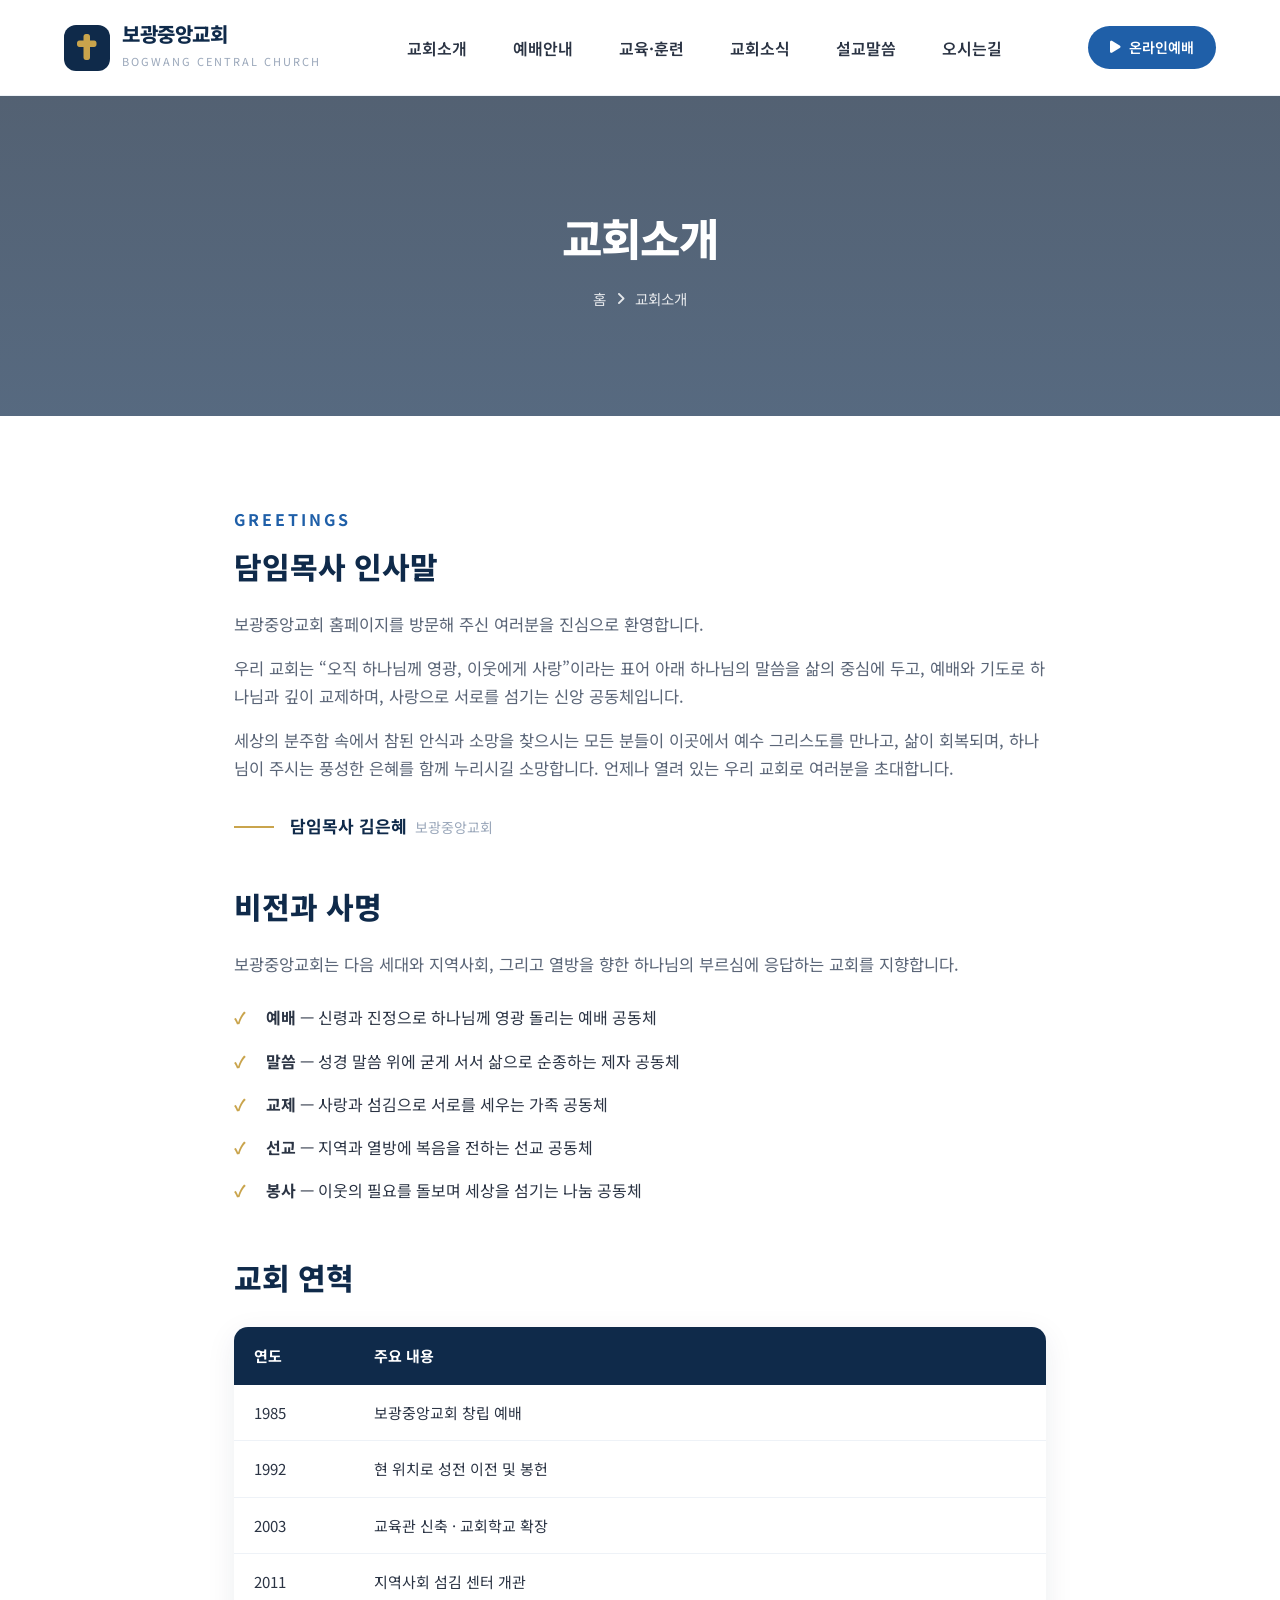
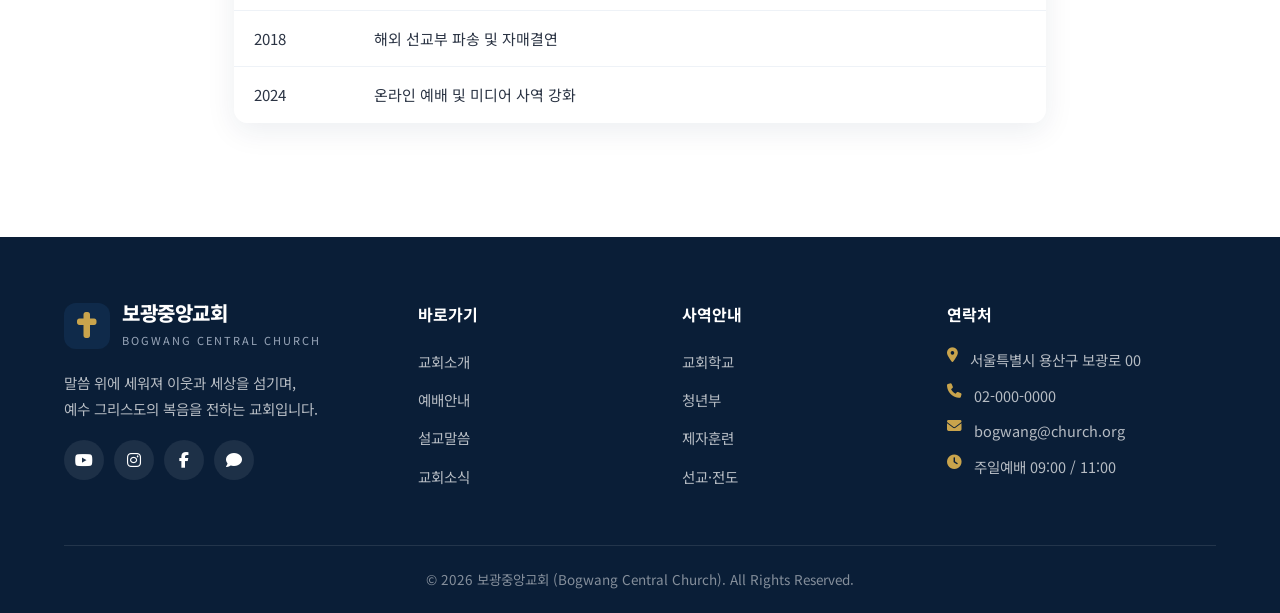
==== pages/about.html @ 91e3ec3e "보광중앙교회 홈페이지 제작 (광성교회 스타일 참고) - 메인 홈페이지: 히어로 슬라이더, 빠른메뉴, 예배안내, 최근설교, 교회소식/일정, 사역안내, CTA - 하위 페이지: 교회소" ====
<!DOCTYPE html>
<html lang="ko">
<head>
  <meta charset="UTF-8">
  <meta name="viewport" content="width=device-width, initial-scale=1.0">
  <title>교회소개 | 보광중앙교회</title>
  <meta name="description" content="보광중앙교회의 인사말, 비전과 사명, 교회 연혁을 소개합니다.">
  <link rel="preconnect" href="https://fonts.googleapis.com">
  <link rel="preconnect" href="https://fonts.gstatic.com" crossorigin>
  <link href="https://fonts.googleapis.com/css2?family=Noto+Sans+KR:wght@400;500;600;700;800&family=Noto+Serif+KR:wght@500;700&display=swap" rel="stylesheet">
  <link rel="stylesheet" href="https://cdnjs.cloudflare.com/ajax/libs/font-awesome/6.5.1/css/all.min.css">
  <link rel="stylesheet" href="../css/style.css">
</head>
<body>

  <header class="site-header" id="header">
    <div class="container header-inner">
      <a href="../index.html" class="logo">
        <div class="logo-mark"><i class="fa-solid fa-cross"></i></div>
        <div class="logo-text"><b>보광중앙교회</b><span>Bogwang Central Church</span></div>
      </a>
      <nav class="main-nav" id="nav">
        <ul>
          <li><a href="about.html">교회소개</a>
            <ul class="dropdown">
              <li><a href="about.html">인사말</a></li>
              <li><a href="about.html#vision">비전과 사명</a></li>
              <li><a href="about.html#history">교회 연혁</a></li>
              <li><a href="location.html">오시는 길</a></li>
            </ul>
          </li>
          <li><a href="worship.html">예배안내</a>
            <ul class="dropdown">
              <li><a href="worship.html">예배 시간</a></li>
              <li><a href="worship.html#online">온라인 예배</a></li>
              <li><a href="sermons.html">설교 말씀</a></li>
            </ul>
          </li>
          <li><a href="ministry.html">교육·훈련</a>
            <ul class="dropdown">
              <li><a href="ministry.html#children">교회학교</a></li>
              <li><a href="ministry.html#youth">청년부</a></li>
              <li><a href="ministry.html#discipleship">제자훈련</a></li>
            </ul>
          </li>
          <li><a href="news.html">교회소식</a>
            <ul class="dropdown">
              <li><a href="news.html">공지사항</a></li>
              <li><a href="news.html#bulletin">주보</a></li>
              <li><a href="news.html#gallery">갤러리</a></li>
            </ul>
          </li>
          <li><a href="sermons.html">설교말씀</a></li>
          <li><a href="location.html">오시는길</a></li>
        </ul>
      </nav>
      <div class="header-actions">
        <a href="worship.html#online" class="btn btn-primary"><i class="fa-solid fa-play"></i> 온라인예배</a>
        <button class="menu-toggle" id="menuToggle" aria-label="메뉴"><span></span><span></span><span></span></button>
      </div>
    </div>
  </header>

  <section class="page-hero">
    <h1>교회소개</h1>
    <div class="breadcrumb"><a href="../index.html">홈</a> <i class="fa-solid fa-angle-right"></i> <span>교회소개</span></div>
  </section>

  <section>
    <div class="container prose">
      <span class="eyebrow" style="color:var(--blue);font-weight:700;letter-spacing:3px;">GREETINGS</span>
      <h2 style="margin-top:8px;">담임목사 인사말</h2>
      <p>보광중앙교회 홈페이지를 방문해 주신 여러분을 진심으로 환영합니다.</p>
      <p>우리 교회는 “오직 하나님께 영광, 이웃에게 사랑”이라는 표어 아래 하나님의 말씀을 삶의 중심에 두고, 예배와 기도로 하나님과 깊이 교제하며, 사랑으로 서로를 섬기는 신앙 공동체입니다.</p>
      <p>세상의 분주함 속에서 참된 안식과 소망을 찾으시는 모든 분들이 이곳에서 예수 그리스도를 만나고, 삶이 회복되며, 하나님이 주시는 풍성한 은혜를 함께 누리시길 소망합니다. 언제나 열려 있는 우리 교회로 여러분을 초대합니다.</p>
      <div class="welcome-sign">
        <span class="line"></span>
        <div><b>담임목사 김은혜</b><span> &nbsp;보광중앙교회</span></div>
      </div>

      <h2 id="vision">비전과 사명</h2>
      <p>보광중앙교회는 다음 세대와 지역사회, 그리고 열방을 향한 하나님의 부르심에 응답하는 교회를 지향합니다.</p>
      <ul class="check">
        <li><b>예배</b> — 신령과 진정으로 하나님께 영광 돌리는 예배 공동체</li>
        <li><b>말씀</b> — 성경 말씀 위에 굳게 서서 삶으로 순종하는 제자 공동체</li>
        <li><b>교제</b> — 사랑과 섬김으로 서로를 세우는 가족 공동체</li>
        <li><b>선교</b> — 지역과 열방에 복음을 전하는 선교 공동체</li>
        <li><b>봉사</b> — 이웃의 필요를 돌보며 세상을 섬기는 나눔 공동체</li>
      </ul>

      <h2 id="history">교회 연혁</h2>
      <table class="info-table">
        <tr><th style="width:120px;">연도</th><th>주요 내용</th></tr>
        <tr><td>1985</td><td>보광중앙교회 창립 예배</td></tr>
        <tr><td>1992</td><td>현 위치로 성전 이전 및 봉헌</td></tr>
        <tr><td>2003</td><td>교육관 신축 · 교회학교 확장</td></tr>
        <tr><td>2011</td><td>지역사회 섬김 센터 개관</td></tr>
        <tr><td>2018</td><td>해외 선교부 파송 및 자매결연</td></tr>
        <tr><td>2024</td><td>온라인 예배 및 미디어 사역 강화</td></tr>
      </table>
    </div>
  </section>

  <div id="footer-placeholder"></div>
  <script src="../js/main.js"></script>
  <script src="../js/footer.js"></script>
</body>
</html>
---- css/style.css ----
/* ============================================================
   보광중앙교회 (Bogwang Central Church)
   Global Stylesheet
   ============================================================ */

:root {
  --navy: #0f2a4a;
  --navy-dark: #0a1e37;
  --blue: #1f5fa8;
  --blue-light: #3d84d1;
  --gold: #c9a44c;
  --gold-light: #e3c986;
  --gray-50: #f7f9fc;
  --gray-100: #eef2f7;
  --gray-200: #dde4ee;
  --gray-400: #9aa7ba;
  --gray-600: #5a6577;
  --gray-800: #2b3444;
  --white: #ffffff;
  --text: #26303f;
  --shadow: 0 8px 30px rgba(15, 42, 74, 0.08);
  --shadow-lg: 0 18px 50px rgba(15, 42, 74, 0.14);
  --radius: 14px;
  --max: 1200px;
  --header-h: 96px;
}

* { margin: 0; padding: 0; box-sizing: border-box; }

html { scroll-behavior: smooth; }

body {
  font-family: 'Noto Sans KR', 'Malgun Gothic', -apple-system, BlinkMacSystemFont, sans-serif;
  color: var(--text);
  line-height: 1.7;
  background: var(--white);
  -webkit-font-smoothing: antialiased;
}

a { color: inherit; text-decoration: none; }
img { max-width: 100%; display: block; }
ul { list-style: none; }

.container {
  width: 100%;
  max-width: var(--max);
  margin: 0 auto;
  padding: 0 24px;
}

.serif { font-family: 'Noto Serif KR', serif; }

/* ---------- Buttons ---------- */
.btn {
  display: inline-flex;
  align-items: center;
  gap: 8px;
  padding: 13px 30px;
  border-radius: 50px;
  font-weight: 600;
  font-size: 15px;
  transition: all .25s ease;
  cursor: pointer;
  border: none;
}
.btn-primary { background: var(--blue); color: #fff; }
.btn-primary:hover { background: var(--navy); transform: translateY(-2px); box-shadow: 0 10px 24px rgba(31,95,168,.3); }
.btn-gold { background: var(--gold); color: var(--navy-dark); }
.btn-gold:hover { background: var(--gold-light); transform: translateY(-2px); }
.btn-outline { background: transparent; border: 2px solid rgba(255,255,255,.6); color: #fff; }
.btn-outline:hover { background: #fff; color: var(--navy); }

/* ============================================================
   HEADER
   ============================================================ */
.site-header {
  position: fixed;
  top: 0; left: 0; right: 0;
  height: var(--header-h);
  background: rgba(255,255,255,.96);
  backdrop-filter: blur(8px);
  z-index: 1000;
  transition: all .3s ease;
  border-bottom: 1px solid var(--gray-100);
}
.site-header.scrolled { height: 74px; box-shadow: var(--shadow); }

.header-inner {
  height: 100%;
  display: flex;
  align-items: center;
  justify-content: space-between;
}

.logo { display: flex; align-items: center; gap: 12px; }
.logo-mark {
  width: 46px; height: 46px;
  background: var(--navy);
  border-radius: 12px;
  display: grid; place-items: center;
  color: var(--gold);
  font-size: 26px;
  flex-shrink: 0;
}
.logo-text b { display: block; font-size: 20px; color: var(--navy); font-weight: 800; letter-spacing: -.5px; line-height: 1.2; }
.logo-text span { font-size: 11px; color: var(--gray-400); letter-spacing: 2px; text-transform: uppercase; }

/* Nav */
.main-nav > ul { display: flex; gap: 6px; }
.main-nav > ul > li { position: relative; }
.main-nav > ul > li > a {
  display: block;
  padding: 0 20px;
  line-height: var(--header-h);
  font-weight: 600;
  font-size: 16px;
  color: var(--gray-800);
  transition: color .2s;
}
.site-header.scrolled .main-nav > ul > li > a { line-height: 74px; }
.main-nav > ul > li > a:hover { color: var(--blue); }

.dropdown {
  position: absolute;
  top: 100%; left: 50%;
  transform: translateX(-50%) translateY(10px);
  min-width: 180px;
  background: #fff;
  border-radius: 12px;
  box-shadow: var(--shadow-lg);
  padding: 10px;
  opacity: 0; visibility: hidden;
  transition: all .25s ease;
  border: 1px solid var(--gray-100);
}
.main-nav > ul > li:hover .dropdown { opacity: 1; visibility: visible; transform: translateX(-50%) translateY(0); }
.dropdown li a {
  display: block;
  padding: 10px 16px;
  border-radius: 8px;
  font-size: 14.5px;
  color: var(--gray-600);
  transition: all .18s;
}
.dropdown li a:hover { background: var(--gray-50); color: var(--blue); padding-left: 22px; }

.header-actions { display: flex; align-items: center; gap: 14px; }
.header-actions .btn { padding: 10px 22px; font-size: 14px; }

.menu-toggle {
  display: none;
  flex-direction: column;
  gap: 5px;
  background: none; border: none; cursor: pointer;
  padding: 8px;
}
.menu-toggle span { width: 26px; height: 2px; background: var(--navy); transition: all .3s; }
.menu-toggle.active span:nth-child(1) { transform: translateY(7px) rotate(45deg); }
.menu-toggle.active span:nth-child(2) { opacity: 0; }
.menu-toggle.active span:nth-child(3) { transform: translateY(-7px) rotate(-45deg); }

/* ============================================================
   HERO
   ============================================================ */
.hero {
  position: relative;
  height: 88vh;
  min-height: 560px;
  margin-top: var(--header-h);
  overflow: hidden;
}
.hero-slide {
  position: absolute;
  inset: 0;
  opacity: 0;
  transition: opacity 1.2s ease;
  background-size: cover;
  background-position: center;
  display: flex;
  align-items: center;
}
.hero-slide.active { opacity: 1; }
.hero-slide::before {
  content: '';
  position: absolute; inset: 0;
  background: linear-gradient(120deg, rgba(10,30,55,.82) 0%, rgba(15,42,74,.5) 60%, rgba(15,42,74,.25) 100%);
}
.hero-content { position: relative; color: #fff; max-width: 720px; }
.hero-tag {
  display: inline-block;
  color: var(--gold-light);
  font-size: 15px;
  letter-spacing: 4px;
  margin-bottom: 18px;
  font-weight: 600;
}
.hero-content h1 {
  font-size: 56px;
  font-weight: 800;
  line-height: 1.25;
  letter-spacing: -1px;
  margin-bottom: 20px;
  text-shadow: 0 2px 20px rgba(0,0,0,.3);
}
.hero-content p { font-size: 19px; opacity: .92; margin-bottom: 34px; max-width: 560px; }
.hero-actions { display: flex; gap: 14px; flex-wrap: wrap; }

.hero-dots {
  position: absolute;
  bottom: 32px; left: 50%;
  transform: translateX(-50%);
  display: flex; gap: 12px;
  z-index: 5;
}
.hero-dots button {
  width: 12px; height: 12px; border-radius: 50%;
  border: 2px solid rgba(255,255,255,.7);
  background: transparent; cursor: pointer;
  transition: all .3s;
}
.hero-dots button.active { background: var(--gold); border-color: var(--gold); width: 30px; border-radius: 6px; }

/* ============================================================
   QUICK MENU
   ============================================================ */
.quick-menu {
  position: relative;
  margin-top: -60px;
  z-index: 20;
}
.quick-grid {
  display: grid;
  grid-template-columns: repeat(4, 1fr);
  background: #fff;
  border-radius: var(--radius);
  box-shadow: var(--shadow-lg);
  overflow: hidden;
}
.quick-item {
  padding: 36px 24px;
  text-align: center;
  border-right: 1px solid var(--gray-100);
  transition: all .3s;
}
.quick-item:last-child { border-right: none; }
.quick-item:hover { background: var(--navy); transform: translateY(-4px); }
.quick-item:hover .qi-icon { background: var(--gold); color: var(--navy); }
.quick-item:hover h4, .quick-item:hover p { color: #fff; }
.qi-icon {
  width: 64px; height: 64px;
  margin: 0 auto 18px;
  border-radius: 50%;
  background: var(--gray-50);
  color: var(--blue);
  display: grid; place-items: center;
  font-size: 28px;
  transition: all .3s;
}
.quick-item h4 { font-size: 18px; color: var(--navy); margin-bottom: 4px; transition: color .3s; }
.quick-item p { font-size: 13px; color: var(--gray-400); transition: color .3s; }

/* ============================================================
   SECTIONS
   ============================================================ */
section { padding: 90px 0; }
.section-head { text-align: center; margin-bottom: 54px; }
.section-head .eyebrow {
  color: var(--blue);
  font-size: 14px;
  font-weight: 700;
  letter-spacing: 3px;
  text-transform: uppercase;
}
.section-head h2 {
  font-size: 38px;
  color: var(--navy);
  font-weight: 800;
  margin: 10px 0 14px;
  letter-spacing: -.5px;
}
.section-head p { color: var(--gray-600); font-size: 17px; max-width: 620px; margin: 0 auto; }
.section-head .divider {
  width: 60px; height: 3px; background: var(--gold);
  margin: 20px auto 0; border-radius: 2px;
}

/* Welcome / Pastor */
.welcome { background: var(--gray-50); }
.welcome-grid { display: grid; grid-template-columns: 1fr 1.15fr; gap: 60px; align-items: center; }
.welcome-img { position: relative; }
.welcome-img img { border-radius: var(--radius); box-shadow: var(--shadow-lg); width: 100%; height: 460px; object-fit: cover; }
.welcome-img .badge {
  position: absolute; bottom: -22px; right: -22px;
  background: var(--navy); color: #fff;
  padding: 22px 28px; border-radius: var(--radius);
  box-shadow: var(--shadow-lg);
}
.welcome-img .badge b { font-size: 30px; color: var(--gold); display: block; }
.welcome-img .badge span { font-size: 13px; opacity: .85; }
.welcome-text .eyebrow { color: var(--blue); font-size: 14px; font-weight: 700; letter-spacing: 3px; }
.welcome-text h2 { font-size: 34px; color: var(--navy); font-weight: 800; margin: 12px 0 22px; line-height: 1.35; }
.welcome-text p { color: var(--gray-600); margin-bottom: 18px; font-size: 16.5px; }
.welcome-sign { margin-top: 30px; display: flex; align-items: center; gap: 16px; }
.welcome-sign .line { width: 40px; height: 2px; background: var(--gold); }
.welcome-sign b { color: var(--navy); font-size: 17px; }
.welcome-sign span { color: var(--gray-400); font-size: 14px; }

/* Worship times */
.worship { background: var(--navy); color: #fff; position: relative; overflow: hidden; }
.worship::before {
  content: '✝';
  position: absolute; top: -40px; right: 40px;
  font-size: 300px; color: rgba(255,255,255,.03);
  font-family: serif;
}
.worship .section-head h2 { color: #fff; }
.worship .section-head p { color: rgba(255,255,255,.7); }
.worship-grid { display: grid; grid-template-columns: repeat(3, 1fr); gap: 26px; }
.worship-card {
  background: rgba(255,255,255,.06);
  border: 1px solid rgba(255,255,255,.1);
  border-radius: var(--radius);
  padding: 34px 30px;
  transition: all .3s;
}
.worship-card:hover { background: rgba(255,255,255,.11); transform: translateY(-6px); border-color: var(--gold); }
.worship-card .wc-icon { font-size: 30px; color: var(--gold); margin-bottom: 16px; }
.worship-card h3 { font-size: 21px; margin-bottom: 18px; }
.worship-card ul li {
  display: flex; justify-content: space-between;
  padding: 9px 0;
  border-bottom: 1px dashed rgba(255,255,255,.12);
  font-size: 15px;
}
.worship-card ul li:last-child { border-bottom: none; }
.worship-card ul li span:first-child { opacity: .8; }
.worship-card ul li span:last-child { font-weight: 600; color: var(--gold-light); }

/* Sermons */
.sermon-grid { display: grid; grid-template-columns: repeat(3, 1fr); gap: 28px; }
.sermon-card {
  border-radius: var(--radius);
  overflow: hidden;
  background: #fff;
  box-shadow: var(--shadow);
  transition: all .3s;
  border: 1px solid var(--gray-100);
}
.sermon-card:hover { transform: translateY(-6px); box-shadow: var(--shadow-lg); }
.sermon-thumb { position: relative; height: 210px; overflow: hidden; }
.sermon-thumb img { width: 100%; height: 100%; object-fit: cover; transition: transform .5s; }
.sermon-card:hover .sermon-thumb img { transform: scale(1.06); }
.sermon-thumb .play {
  position: absolute; inset: 0; margin: auto;
  width: 60px; height: 60px; border-radius: 50%;
  background: rgba(255,255,255,.92); color: var(--blue);
  display: grid; place-items: center; font-size: 22px;
  transition: all .3s;
}
.sermon-card:hover .play { background: var(--gold); color: #fff; transform: scale(1.1); }
.sermon-thumb .cat {
  position: absolute; top: 14px; left: 14px;
  background: var(--blue); color: #fff;
  padding: 5px 14px; border-radius: 30px; font-size: 12px; font-weight: 600;
}
.sermon-body { padding: 24px; }
.sermon-body .date { color: var(--gray-400); font-size: 13px; }
.sermon-body h3 { font-size: 19px; color: var(--navy); margin: 8px 0 10px; line-height: 1.4; }
.sermon-body .verse { color: var(--blue); font-size: 14px; font-weight: 600; margin-bottom: 8px; }
.sermon-body .preacher { color: var(--gray-600); font-size: 14px; }
.center-btn { text-align: center; margin-top: 46px; }

/* News + Events split */
.news { background: var(--gray-50); }
.news-grid { display: grid; grid-template-columns: 1.3fr 1fr; gap: 40px; }
.panel { background: #fff; border-radius: var(--radius); box-shadow: var(--shadow); padding: 34px; }
.panel-head { display: flex; justify-content: space-between; align-items: center; margin-bottom: 22px; }
.panel-head h3 { font-size: 23px; color: var(--navy); font-weight: 800; }
.panel-head a { color: var(--blue); font-size: 14px; font-weight: 600; }
.news-list li {
  display: flex; align-items: center; gap: 16px;
  padding: 16px 0;
  border-bottom: 1px solid var(--gray-100);
  transition: all .2s;
}
.news-list li:last-child { border-bottom: none; }
.news-list li:hover { padding-left: 8px; }
.news-list li:hover h4 { color: var(--blue); }
.news-date {
  flex-shrink: 0; text-align: center;
  width: 58px; height: 58px; border-radius: 10px;
  background: var(--gray-50); color: var(--navy);
  display: grid; place-content: center; line-height: 1.1;
}
.news-date b { font-size: 22px; font-weight: 800; }
.news-date span { font-size: 12px; color: var(--gray-400); }
.news-info h4 { font-size: 16.5px; color: var(--navy); margin-bottom: 2px; transition: color .2s; }
.news-info p { font-size: 13px; color: var(--gray-400); }

.events-list li {
  display: flex; gap: 16px; padding: 18px 0;
  border-bottom: 1px dashed var(--gray-200);
}
.events-list li:last-child { border-bottom: none; }
.event-icon {
  flex-shrink: 0; width: 46px; height: 46px; border-radius: 12px;
  background: var(--blue); color: #fff;
  display: grid; place-items: center; font-size: 20px;
}
.events-list h4 { font-size: 16px; color: var(--navy); }
.events-list p { font-size: 13.5px; color: var(--gray-600); }

/* Ministries */
.ministry-grid { display: grid; grid-template-columns: repeat(4, 1fr); gap: 24px; }
.ministry-card {
  text-align: center;
  padding: 40px 22px;
  border-radius: var(--radius);
  background: #fff;
  border: 1px solid var(--gray-100);
  transition: all .3s;
}
.ministry-card:hover { background: var(--navy); transform: translateY(-6px); box-shadow: var(--shadow-lg); }
.ministry-card:hover h3, .ministry-card:hover p { color: #fff; }
.ministry-card:hover .mc-icon { background: var(--gold); color: var(--navy); }
.mc-icon {
  width: 72px; height: 72px; margin: 0 auto 20px;
  border-radius: 20px; background: var(--gray-50); color: var(--blue);
  display: grid; place-items: center; font-size: 32px;
  transition: all .3s;
}
.ministry-card h3 { font-size: 19px; color: var(--navy); margin-bottom: 8px; transition: color .3s; }
.ministry-card p { font-size: 14px; color: var(--gray-600); transition: color .3s; }

/* CTA */
.cta {
  background: linear-gradient(120deg, var(--navy) 0%, var(--blue) 100%);
  color: #fff; text-align: center;
  position: relative; overflow: hidden;
}
.cta h2 { font-size: 40px; font-weight: 800; margin-bottom: 16px; }
.cta p { font-size: 18px; opacity: .9; margin-bottom: 32px; }
.cta .hero-actions { justify-content: center; }

/* ============================================================
   FOOTER
   ============================================================ */
.site-footer { background: var(--navy-dark); color: rgba(255,255,255,.7); padding: 64px 0 0; }
.footer-grid { display: grid; grid-template-columns: 1.4fr 1fr 1fr 1.2fr; gap: 40px; padding-bottom: 44px; }
.footer-brand .logo-text b { color: #fff; }
.footer-brand p { margin: 18px 0; font-size: 14.5px; line-height: 1.8; }
.footer-brand .socials { display: flex; gap: 10px; }
.footer-brand .socials a {
  width: 40px; height: 40px; border-radius: 50%;
  background: rgba(255,255,255,.08); color: #fff;
  display: grid; place-items: center; font-size: 16px; transition: all .3s;
}
.footer-brand .socials a:hover { background: var(--gold); color: var(--navy); }
.footer-col h4 { color: #fff; font-size: 16px; margin-bottom: 20px; font-weight: 700; }
.footer-col ul li { margin-bottom: 11px; }
.footer-col ul li a { font-size: 14.5px; transition: all .2s; }
.footer-col ul li a:hover { color: var(--gold-light); padding-left: 5px; }
.footer-contact li { display: flex; gap: 12px; margin-bottom: 14px; font-size: 14.5px; }
.footer-contact li i { color: var(--gold); flex-shrink: 0; }
.footer-bottom {
  border-top: 1px solid rgba(255,255,255,.1);
  padding: 22px 0; text-align: center; font-size: 13.5px;
  color: rgba(255,255,255,.5);
}

/* ============================================================
   SUB PAGE HERO / BREADCRUMB
   ============================================================ */
.page-hero {
  margin-top: var(--header-h);
  height: 320px;
  background: linear-gradient(rgba(10,30,55,.7), rgba(15,42,74,.7)), url('https://images.unsplash.com/photo-1438032005730-c779502df39b?auto=format&fit=crop&w=1600&q=80') center/cover;
  display: flex; flex-direction: column; align-items: center; justify-content: center;
  color: #fff; text-align: center;
}
.page-hero h1 { font-size: 44px; font-weight: 800; letter-spacing: -1px; }
.breadcrumb { margin-top: 12px; font-size: 14.5px; opacity: .85; display: flex; gap: 10px; align-items: center; }
.breadcrumb a:hover { color: var(--gold-light); }

.prose { max-width: 860px; margin: 0 auto; }
.prose h2 { color: var(--navy); font-size: 30px; margin: 40px 0 18px; font-weight: 800; }
.prose h3 { color: var(--blue); font-size: 22px; margin: 30px 0 12px; }
.prose p { color: var(--gray-600); margin-bottom: 16px; font-size: 16.5px; }
.prose ul.check { margin: 18px 0; }
.prose ul.check li { padding: 8px 0 8px 32px; position: relative; color: var(--gray-800); }
.prose ul.check li::before { content: '✓'; position: absolute; left: 0; color: var(--gold); font-weight: 800; }

.info-table { width: 100%; border-collapse: collapse; margin: 24px 0; overflow: hidden; border-radius: var(--radius); box-shadow: var(--shadow); }
.info-table th { background: var(--navy); color: #fff; padding: 16px 20px; text-align: left; font-size: 15px; }
.info-table td { padding: 15px 20px; border-bottom: 1px solid var(--gray-100); background: #fff; font-size: 15px; color: var(--gray-800); }
.info-table tr:last-child td { border-bottom: none; }

/* ============================================================
   RESPONSIVE
   ============================================================ */
@media (max-width: 992px) {
  .welcome-grid, .news-grid { grid-template-columns: 1fr; gap: 40px; }
  .quick-grid { grid-template-columns: repeat(2, 1fr); }
  .quick-item:nth-child(2) { border-right: none; }
  .worship-grid, .sermon-grid { grid-template-columns: 1fr; }
  .ministry-grid { grid-template-columns: repeat(2, 1fr); }
  .footer-grid { grid-template-columns: 1fr 1fr; }
  .hero-content h1 { font-size: 42px; }
}

@media (max-width: 768px) {
  :root { --header-h: 72px; }
  .header-actions .btn { display: none; }
  .menu-toggle { display: flex; }
  .main-nav {
    position: fixed; top: var(--header-h); right: 0;
    width: 300px; height: calc(100vh - var(--header-h));
    background: #fff; box-shadow: var(--shadow-lg);
    transform: translateX(100%); transition: transform .35s ease;
    overflow-y: auto; padding: 20px;
  }
  .main-nav.open { transform: translateX(0); }
  .main-nav > ul { flex-direction: column; gap: 0; }
  .main-nav > ul > li > a { line-height: 2.6; padding: 6px 12px; border-bottom: 1px solid var(--gray-100); }
  .dropdown {
    position: static; transform: none; opacity: 1; visibility: visible;
    box-shadow: none; border: none; padding: 0 0 8px 16px; min-width: auto;
  }
  .hero-content h1 { font-size: 32px; }
  .hero-content p { font-size: 16px; }
  .section-head h2, .cta h2 { font-size: 28px; }
  .ministry-grid { grid-template-columns: 1fr; }
  .footer-grid { grid-template-columns: 1fr; }
  .welcome-img .badge { right: 10px; }
  section { padding: 60px 0; }
}
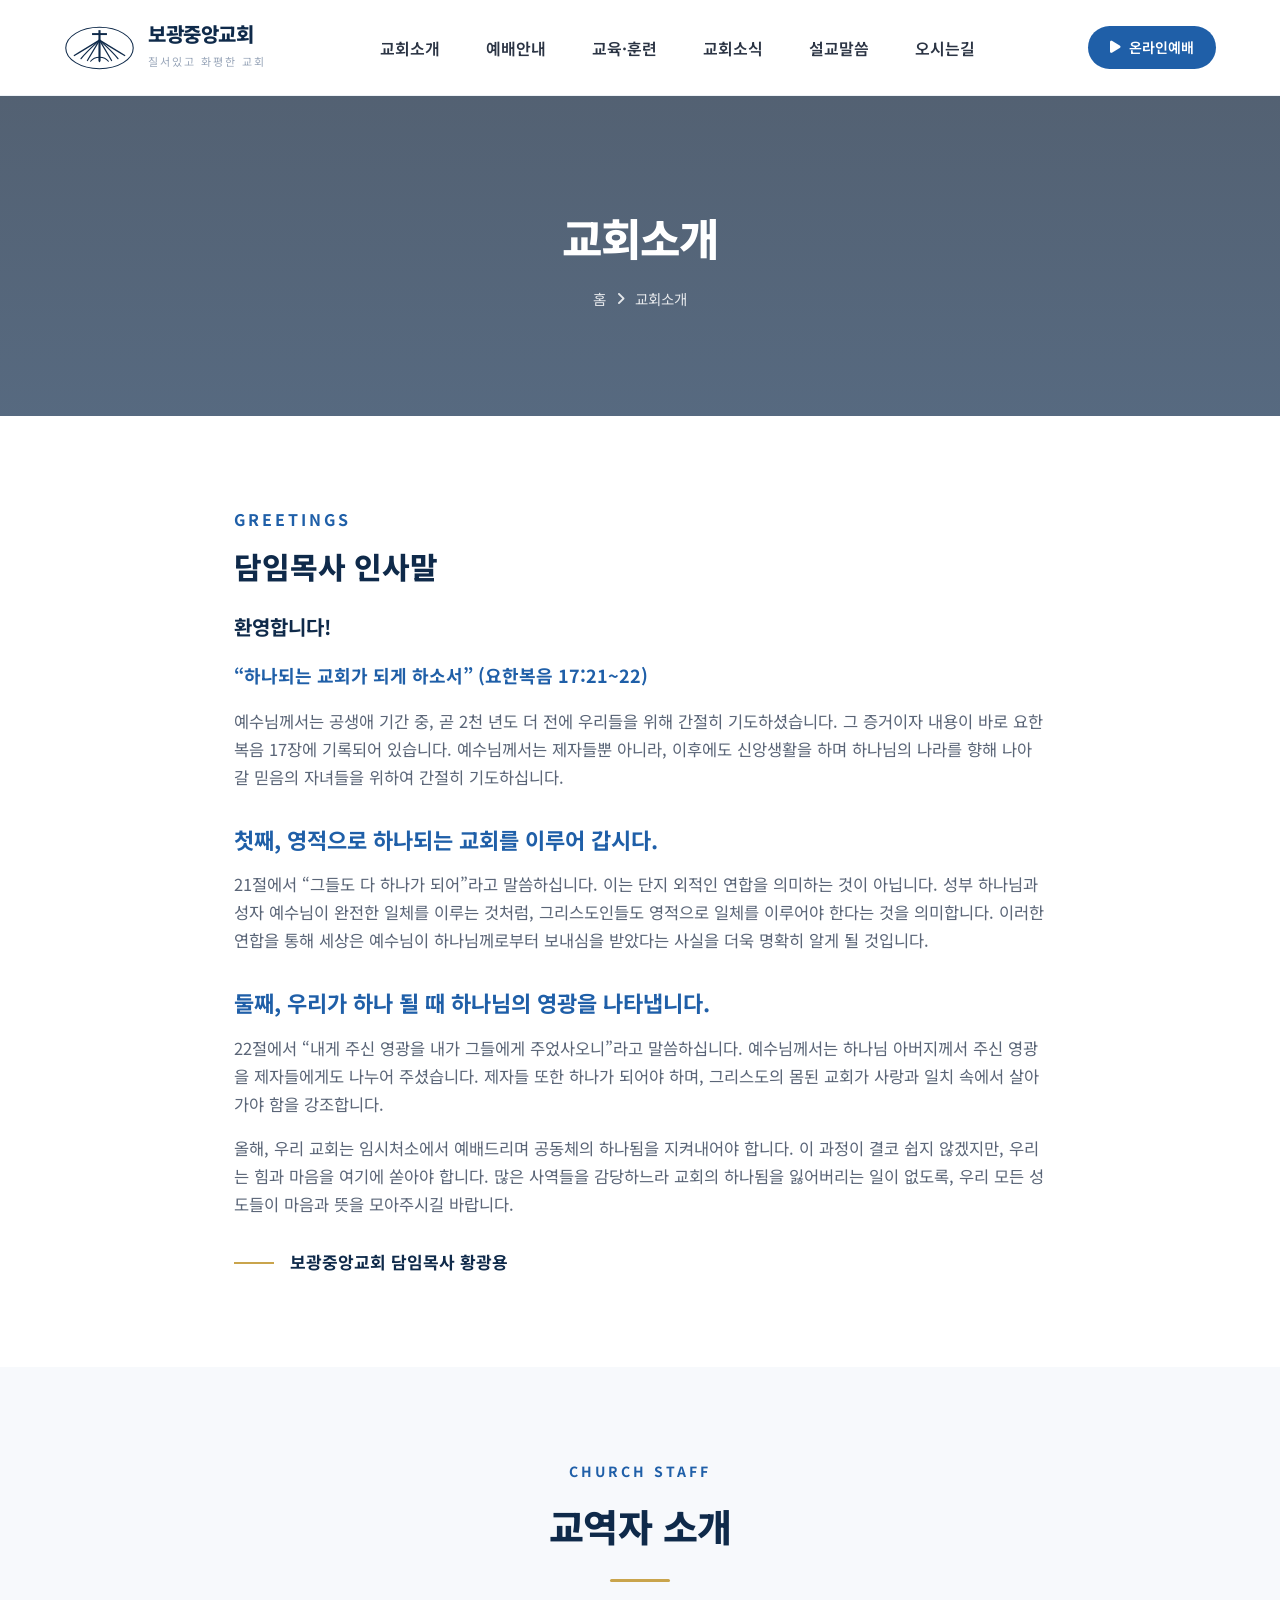
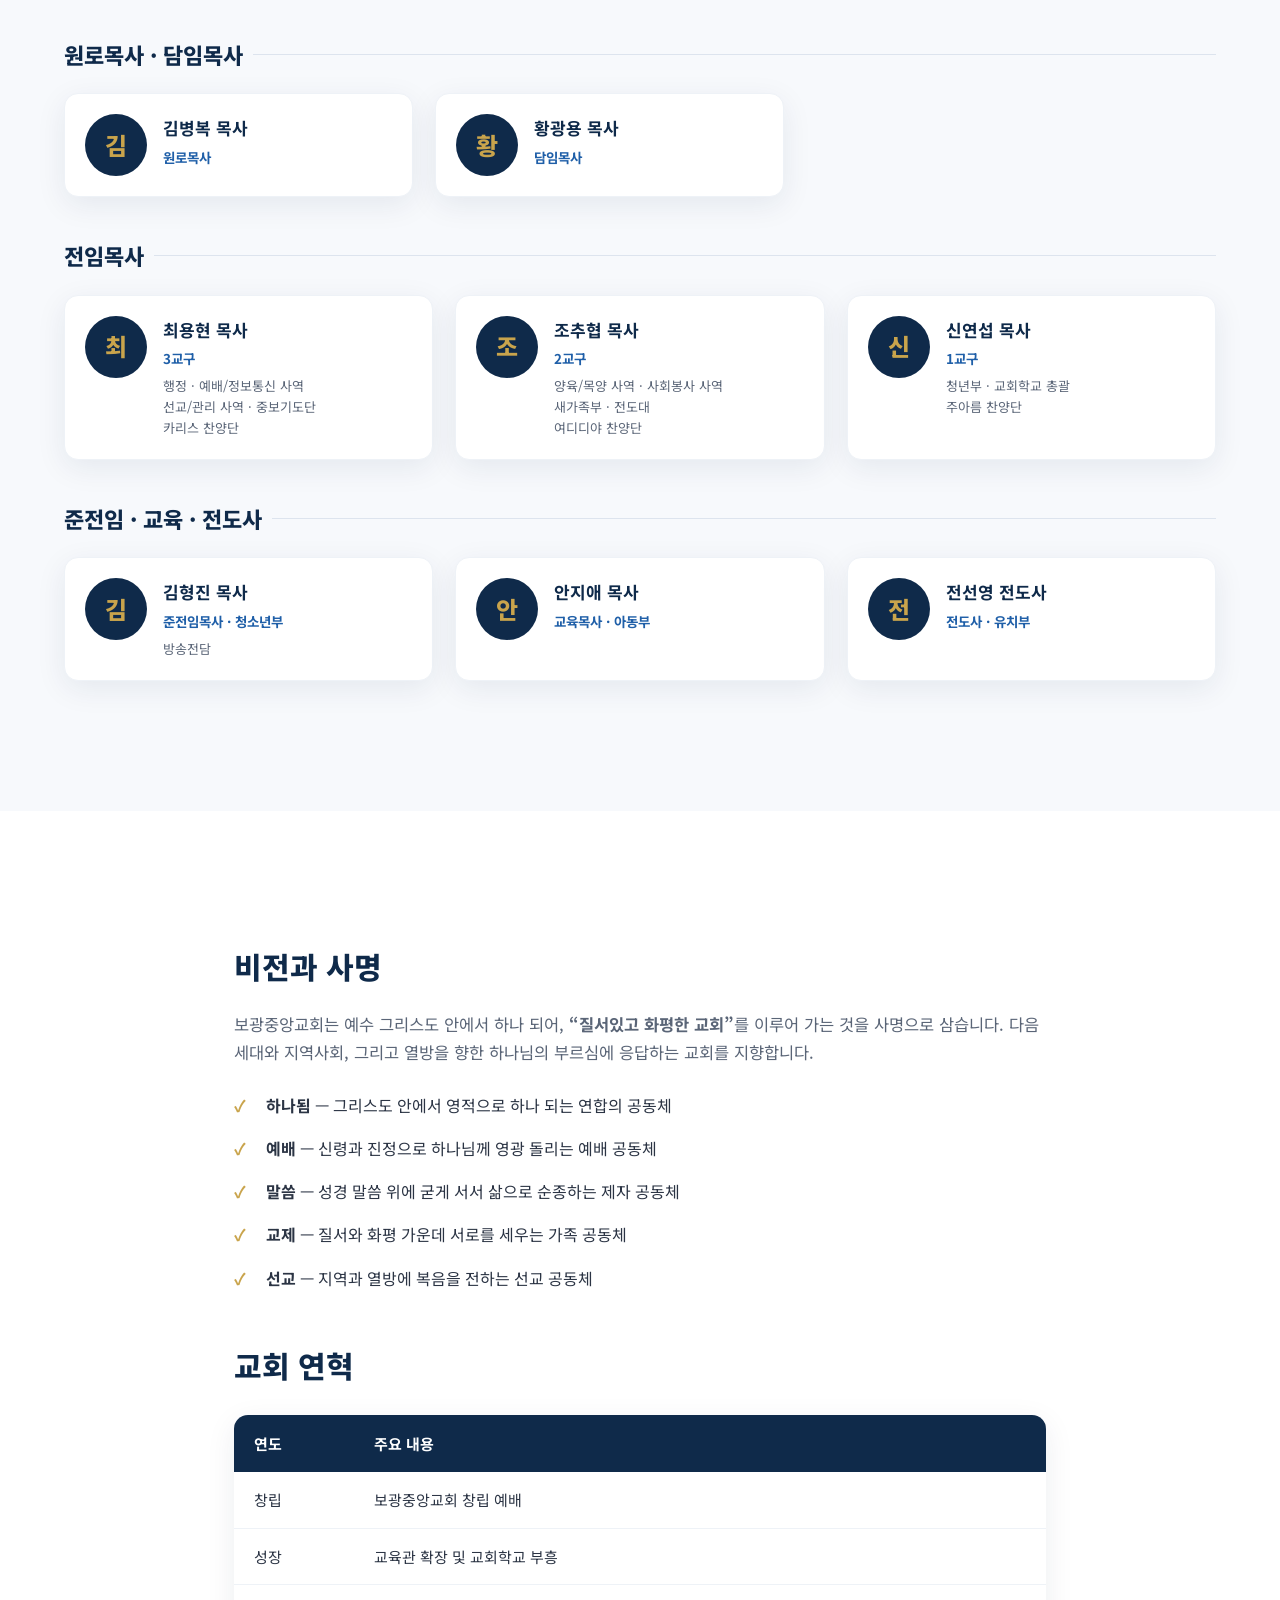
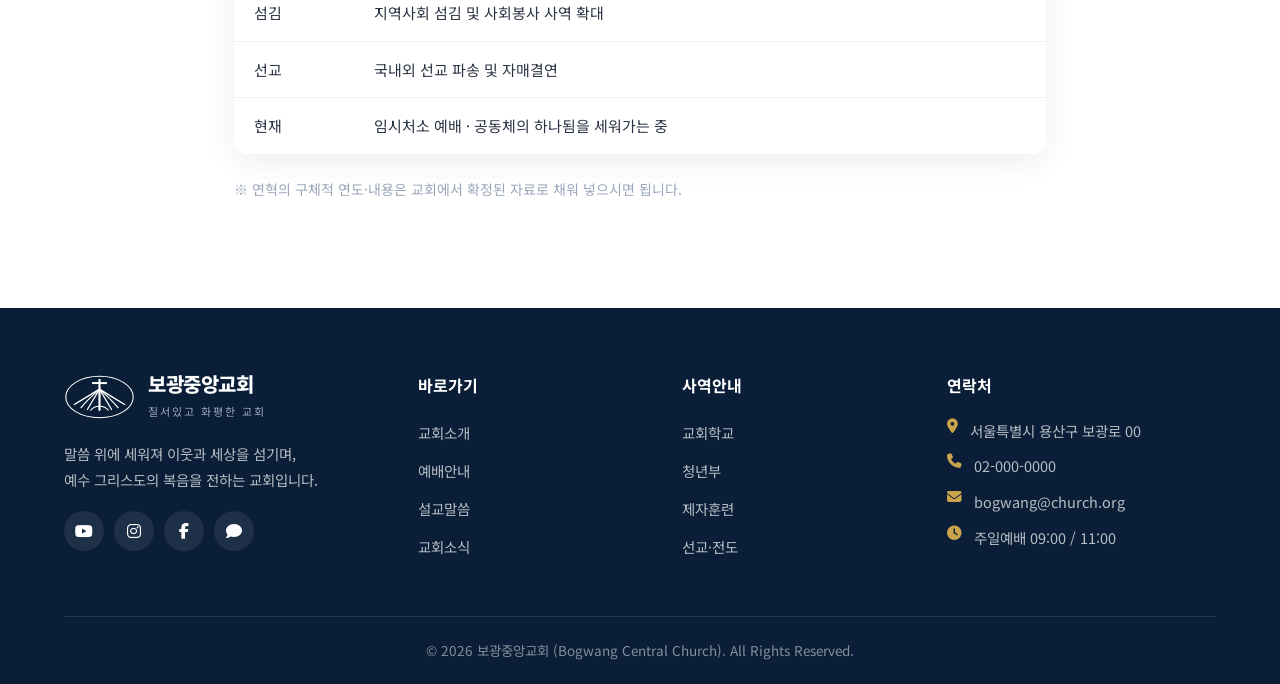
==== commit fff21317: "실제 교회 정보 반영: 로고·표어·담임목사 인사말·교역자 소개 - 교회 로고 SVG 제작 및 전 페이지 헤더/푸터 적용 (네이비·흰색 버전) - 표어 "질서있고 화평한 교회" 반영" ====
--- a/pages/about.html
+++ b/pages/about.html
@@ -4,26 +4,41 @@
   <meta charset="UTF-8">
   <meta name="viewport" content="width=device-width, initial-scale=1.0">
   <title>교회소개 | 보광중앙교회</title>
-  <meta name="description" content="보광중앙교회의 인사말, 비전과 사명, 교회 연혁을 소개합니다.">
+  <meta name="description" content="보광중앙교회의 담임목사 인사말, 교역자 소개, 비전과 사명, 교회 연혁을 소개합니다.">
   <link rel="preconnect" href="https://fonts.googleapis.com">
   <link rel="preconnect" href="https://fonts.gstatic.com" crossorigin>
   <link href="https://fonts.googleapis.com/css2?family=Noto+Sans+KR:wght@400;500;600;700;800&family=Noto+Serif+KR:wght@500;700&display=swap" rel="stylesheet">
   <link rel="stylesheet" href="https://cdnjs.cloudflare.com/ajax/libs/font-awesome/6.5.1/css/all.min.css">
   <link rel="stylesheet" href="../css/style.css">
+  <style>
+    .staff-group { margin: 40px 0; }
+    .staff-group > .sg-title { display:flex; align-items:center; gap:10px; font-size:22px; color:var(--navy); font-weight:800; margin-bottom:20px; }
+    .staff-group > .sg-title .badge-line { flex:1; height:1px; background:var(--gray-200); }
+    .staff-grid { display:grid; grid-template-columns:repeat(3,1fr); gap:22px; }
+    .staff-grid.two { grid-template-columns:repeat(2,1fr); max-width:720px; }
+    .staff-grid.one { grid-template-columns:1fr; max-width:360px; }
+    .staff-card { display:flex; gap:16px; align-items:flex-start; background:#fff; border:1px solid var(--gray-100); border-radius:14px; padding:20px; box-shadow:var(--shadow); }
+    .staff-avatar { flex:none; width:62px; height:62px; border-radius:50%; background:var(--navy); color:var(--gold); display:grid; place-items:center; font-size:24px; font-weight:800; }
+    .staff-info b { display:block; font-size:17px; color:var(--navy); }
+    .staff-info .role { color:var(--blue); font-size:13.5px; font-weight:700; margin:3px 0 6px; }
+    .staff-info ul li { font-size:13px; color:var(--gray-600); line-height:1.6; }
+    @media(max-width:820px){ .staff-grid, .staff-grid.two { grid-template-columns:1fr; } }
+  </style>
 </head>
 <body>
 
   <header class="site-header" id="header">
     <div class="container header-inner">
       <a href="../index.html" class="logo">
-        <div class="logo-mark"><i class="fa-solid fa-cross"></i></div>
-        <div class="logo-text"><b>보광중앙교회</b><span>Bogwang Central Church</span></div>
+        <img class="logo-mark" src="../images/logo.svg" alt="보광중앙교회 로고">
+        <div class="logo-text"><b>보광중앙교회</b><span>질서있고 화평한 교회</span></div>
       </a>
       <nav class="main-nav" id="nav">
         <ul>
           <li><a href="about.html">교회소개</a>
             <ul class="dropdown">
-              <li><a href="about.html">인사말</a></li>
+              <li><a href="about.html">담임목사 인사말</a></li>
+              <li><a href="about.html#staff">교역자 소개</a></li>
               <li><a href="about.html#vision">비전과 사명</a></li>
               <li><a href="about.html#history">교회 연혁</a></li>
               <li><a href="location.html">오시는 길</a></li>
@@ -66,38 +81,114 @@
     <div class="breadcrumb"><a href="../index.html">홈</a> <i class="fa-solid fa-angle-right"></i> <span>교회소개</span></div>
   </section>
 
+  <!-- GREETING -->
   <section>
     <div class="container prose">
       <span class="eyebrow" style="color:var(--blue);font-weight:700;letter-spacing:3px;">GREETINGS</span>
       <h2 style="margin-top:8px;">담임목사 인사말</h2>
-      <p>보광중앙교회 홈페이지를 방문해 주신 여러분을 진심으로 환영합니다.</p>
-      <p>우리 교회는 “오직 하나님께 영광, 이웃에게 사랑”이라는 표어 아래 하나님의 말씀을 삶의 중심에 두고, 예배와 기도로 하나님과 깊이 교제하며, 사랑으로 서로를 섬기는 신앙 공동체입니다.</p>
-      <p>세상의 분주함 속에서 참된 안식과 소망을 찾으시는 모든 분들이 이곳에서 예수 그리스도를 만나고, 삶이 회복되며, 하나님이 주시는 풍성한 은혜를 함께 누리시길 소망합니다. 언제나 열려 있는 우리 교회로 여러분을 초대합니다.</p>
+      <p style="font-size:20px;color:var(--navy);font-weight:700;">환영합니다!</p>
+      <p style="color:var(--blue);font-weight:700;font-size:18px;">“하나되는 교회가 되게 하소서” (요한복음 17:21~22)</p>
+      <p>예수님께서는 공생애 기간 중, 곧 2천 년도 더 전에 우리들을 위해 간절히 기도하셨습니다. 그 증거이자 내용이 바로 요한복음 17장에 기록되어 있습니다. 예수님께서는 제자들뿐 아니라, 이후에도 신앙생활을 하며 하나님의 나라를 향해 나아갈 믿음의 자녀들을 위하여 간절히 기도하십니다.</p>
+      <h3>첫째, 영적으로 하나되는 교회를 이루어 갑시다.</h3>
+      <p>21절에서 “그들도 다 하나가 되어”라고 말씀하십니다. 이는 단지 외적인 연합을 의미하는 것이 아닙니다. 성부 하나님과 성자 예수님이 완전한 일체를 이루는 것처럼, 그리스도인들도 영적으로 일체를 이루어야 한다는 것을 의미합니다. 이러한 연합을 통해 세상은 예수님이 하나님께로부터 보내심을 받았다는 사실을 더욱 명확히 알게 될 것입니다.</p>
+      <h3>둘째, 우리가 하나 될 때 하나님의 영광을 나타냅니다.</h3>
+      <p>22절에서 “내게 주신 영광을 내가 그들에게 주었사오니”라고 말씀하십니다. 예수님께서는 하나님 아버지께서 주신 영광을 제자들에게도 나누어 주셨습니다. 제자들 또한 하나가 되어야 하며, 그리스도의 몸된 교회가 사랑과 일치 속에서 살아가야 함을 강조합니다.</p>
+      <p>올해, 우리 교회는 임시처소에서 예배드리며 공동체의 하나됨을 지켜내어야 합니다. 이 과정이 결코 쉽지 않겠지만, 우리는 힘과 마음을 여기에 쏟아야 합니다. 많은 사역들을 감당하느라 교회의 하나됨을 잃어버리는 일이 없도록, 우리 모든 성도들이 마음과 뜻을 모아주시길 바랍니다.</p>
       <div class="welcome-sign">
         <span class="line"></span>
-        <div><b>담임목사 김은혜</b><span> &nbsp;보광중앙교회</span></div>
+        <div><b>보광중앙교회 담임목사 황광용</b></div>
+      </div>
+    </div>
+  </section>
+
+  <!-- STAFF -->
+  <section id="staff" style="background:var(--gray-50);">
+    <div class="container">
+      <div class="section-head">
+        <span class="eyebrow">CHURCH STAFF</span>
+        <h2>교역자 소개</h2>
+        <div class="divider"></div>
       </div>
 
+      <div class="staff-group">
+        <div class="sg-title">원로목사 · 담임목사 <span class="badge-line"></span></div>
+        <div class="staff-grid two">
+          <div class="staff-card">
+            <div class="staff-avatar">김</div>
+            <div class="staff-info"><b>김병복 목사</b><div class="role">원로목사</div></div>
+          </div>
+          <div class="staff-card">
+            <div class="staff-avatar">황</div>
+            <div class="staff-info"><b>황광용 목사</b><div class="role">담임목사</div></div>
+          </div>
+        </div>
+      </div>
+
+      <div class="staff-group">
+        <div class="sg-title">전임목사 <span class="badge-line"></span></div>
+        <div class="staff-grid">
+          <div class="staff-card">
+            <div class="staff-avatar">최</div>
+            <div class="staff-info"><b>최용현 목사</b><div class="role">3교구</div>
+              <ul><li>행정 · 예배/정보통신 사역</li><li>선교/관리 사역 · 중보기도단</li><li>카리스 찬양단</li></ul></div>
+          </div>
+          <div class="staff-card">
+            <div class="staff-avatar">조</div>
+            <div class="staff-info"><b>조추협 목사</b><div class="role">2교구</div>
+              <ul><li>양육/목양 사역 · 사회봉사 사역</li><li>새가족부 · 전도대</li><li>여디디야 찬양단</li></ul></div>
+          </div>
+          <div class="staff-card">
+            <div class="staff-avatar">신</div>
+            <div class="staff-info"><b>신연섭 목사</b><div class="role">1교구</div>
+              <ul><li>청년부 · 교회학교 총괄</li><li>주아름 찬양단</li></ul></div>
+          </div>
+        </div>
+      </div>
+
+      <div class="staff-group">
+        <div class="sg-title">준전임 · 교육 · 전도사 <span class="badge-line"></span></div>
+        <div class="staff-grid">
+          <div class="staff-card">
+            <div class="staff-avatar">김</div>
+            <div class="staff-info"><b>김형진 목사</b><div class="role">준전임목사 · 청소년부</div>
+              <ul><li>방송전담</li></ul></div>
+          </div>
+          <div class="staff-card">
+            <div class="staff-avatar">안</div>
+            <div class="staff-info"><b>안지애 목사</b><div class="role">교육목사 · 아동부</div></div>
+          </div>
+          <div class="staff-card">
+            <div class="staff-avatar">전</div>
+            <div class="staff-info"><b>전선영 전도사</b><div class="role">전도사 · 유치부</div></div>
+          </div>
+        </div>
+      </div>
+    </div>
+  </section>
+
+  <!-- VISION -->
+  <section>
+    <div class="container prose">
       <h2 id="vision">비전과 사명</h2>
-      <p>보광중앙교회는 다음 세대와 지역사회, 그리고 열방을 향한 하나님의 부르심에 응답하는 교회를 지향합니다.</p>
+      <p>보광중앙교회는 예수 그리스도 안에서 하나 되어, <b>“질서있고 화평한 교회”</b>를 이루어 가는 것을 사명으로 삼습니다. 다음 세대와 지역사회, 그리고 열방을 향한 하나님의 부르심에 응답하는 교회를 지향합니다.</p>
       <ul class="check">
+        <li><b>하나됨</b> — 그리스도 안에서 영적으로 하나 되는 연합의 공동체</li>
         <li><b>예배</b> — 신령과 진정으로 하나님께 영광 돌리는 예배 공동체</li>
         <li><b>말씀</b> — 성경 말씀 위에 굳게 서서 삶으로 순종하는 제자 공동체</li>
-        <li><b>교제</b> — 사랑과 섬김으로 서로를 세우는 가족 공동체</li>
+        <li><b>교제</b> — 질서와 화평 가운데 서로를 세우는 가족 공동체</li>
         <li><b>선교</b> — 지역과 열방에 복음을 전하는 선교 공동체</li>
-        <li><b>봉사</b> — 이웃의 필요를 돌보며 세상을 섬기는 나눔 공동체</li>
       </ul>
 
       <h2 id="history">교회 연혁</h2>
       <table class="info-table">
         <tr><th style="width:120px;">연도</th><th>주요 내용</th></tr>
-        <tr><td>1985</td><td>보광중앙교회 창립 예배</td></tr>
-        <tr><td>1992</td><td>현 위치로 성전 이전 및 봉헌</td></tr>
-        <tr><td>2003</td><td>교육관 신축 · 교회학교 확장</td></tr>
-        <tr><td>2011</td><td>지역사회 섬김 센터 개관</td></tr>
-        <tr><td>2018</td><td>해외 선교부 파송 및 자매결연</td></tr>
-        <tr><td>2024</td><td>온라인 예배 및 미디어 사역 강화</td></tr>
+        <tr><td>창립</td><td>보광중앙교회 창립 예배</td></tr>
+        <tr><td>성장</td><td>교육관 확장 및 교회학교 부흥</td></tr>
+        <tr><td>섬김</td><td>지역사회 섬김 및 사회봉사 사역 확대</td></tr>
+        <tr><td>선교</td><td>국내외 선교 파송 및 자매결연</td></tr>
+        <tr><td>현재</td><td>임시처소 예배 · 공동체의 하나됨을 세워가는 중</td></tr>
       </table>
+      <p style="font-size:14px;color:var(--gray-400);">※ 연혁의 구체적 연도·내용은 교회에서 확정된 자료로 채워 넣으시면 됩니다.</p>
     </div>
   </section>
 
--- a/css/style.css
+++ b/css/style.css
@@ -92,16 +92,13 @@
   justify-content: space-between;
 }
 
-.logo { display: flex; align-items: center; gap: 12px; }
+.logo { display: flex; align-items: center; gap: 13px; }
 .logo-mark {
-  width: 46px; height: 46px;
-  background: var(--navy);
-  border-radius: 12px;
-  display: grid; place-items: center;
-  color: var(--gold);
-  font-size: 26px;
+  height: 50px; width: auto;
+  display: block;
   flex-shrink: 0;
 }
+.site-header.scrolled .logo-mark { height: 42px; transition: height .3s ease; }
 .logo-text b { display: block; font-size: 20px; color: var(--navy); font-weight: 800; letter-spacing: -.5px; line-height: 1.2; }
 .logo-text span { font-size: 11px; color: var(--gray-400); letter-spacing: 2px; text-transform: uppercase; }
 
